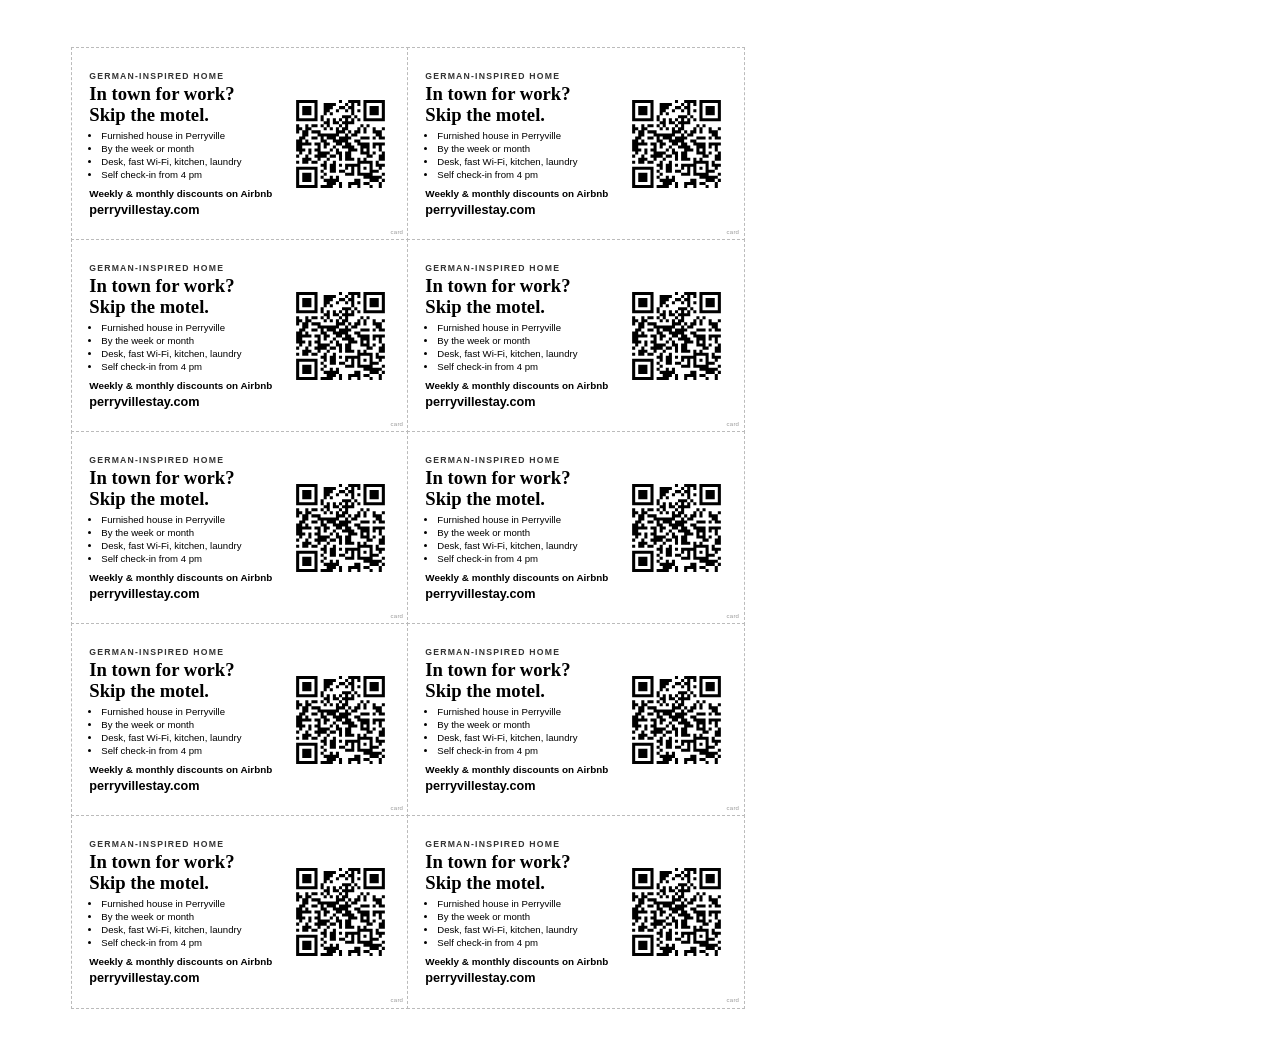
==== print/cards-bw.html @ f2b8e279 "Print: headline 'In town for work? Skip the motel.', title in a navy band below the photo, one disco" ====
<!doctype html>
<html lang="en">
<head>
<meta charset="utf-8">
<title>Business cards (black and white) – German-Inspired Home in Perryville</title>
<style>
  /* Black-and-white business cards for laser printers, 10 per sheet.
     US Letter, US cards 3.5 x 2 in, 0.75 in side / 0.5 in top margins.
     Compare with the template of your perforated card sheets before printing. */
  @page { margin: 0; }
  * { box-sizing: border-box; }
  html, body { margin: 0; padding: 0; background: #fff; }
  body { font-family: "Helvetica Neue", Arial, sans-serif; color: #000; }
  .sheet { display: grid; }
  .card { display: flex; align-items: center; outline: .4pt dashed #bbb; background: #fff; }
  .text { flex: 1; min-width: 0; }
  .eyebrow { letter-spacing: .14em; text-transform: uppercase; font-weight: 700; margin: 0 0 2pt; color: #333; }
  h1 { font-family: Georgia, "Times New Roman", serif; line-height: 1.1; margin: 0 0 4pt; font-weight: 700; }
  ul { margin: 0 0 4pt; padding-left: 9pt; line-height: 1.35; }
  .offer { font-weight: 700; margin: 0 0 3pt; }
  .url { font-weight: 700; margin: 0; }
  .qr { flex: none; background: #fff; }
  .qr img { width: 100%; height: 100%; display: block; }
  /* Letter / US */
  .letter .sheet { width: 8.5in; height: 11in; padding: .5in .75in; grid-template-columns: 3.5in 3.5in; grid-template-rows: repeat(5, 2in); }
  .letter .card { width: 3.5in; height: 2in; padding: .16in .18in; gap: .14in; }
  .letter .qr { width: 1.05in; height: 1.05in; }
  .letter .eyebrow { font-size: 6.5pt; } .letter h1 { font-size: 14pt; } .letter ul { font-size: 7.2pt; } .letter .offer { font-size: 7.4pt; } .letter .url { font-size: 9.5pt; }
  /* Small code in the corner showing which tracking QR code this print carries (perryvillestay.com/q/<code>). */
  .qr-tag { position: absolute; right: .05in; bottom: .05in; font: 4.5pt/1 "Helvetica Neue", Arial, sans-serif; color: #999; letter-spacing: .04em; }
</style>
</head>
<body>
<div class="sheet" id="sheet"></div>
<template id="tpl">
  <div class="card">
    <div class="text">
      <p class="eyebrow">German-Inspired Home</p>
      <h1>In town for work?<br>Skip the motel.</h1>
      <ul>
        <li>Furnished house in Perryville</li>
        <li>By the week or month</li>
        <li>Desk, fast Wi-Fi, kitchen, laundry</li>
        <li>Self check-in from 4 pm</li>
      </ul>
      <p class="offer">Weekly &amp; monthly discounts on Airbnb</p>
      <p class="url">perryvillestay.com</p>
    </div>
    <div class="qr"><img src="qr-q-card.svg" alt="QR code to perryvillestay.com"></div>
  </div>
</template>
<script>
  const paper = 'letter';
  document.body.classList.add(paper);
  const s = document.getElementById('sheet'), t = document.getElementById('tpl');
  for (let i = 0; i < 10; i++) s.appendChild(t.content.cloneNode(true));
</script>
<script>
  // ?qr=tg|mercy|gilster|air|chamber|shrine prints the cards with a location-specific QR code (perryvillestay.com/q/card-<code>).
  const qrLoc = new URLSearchParams(location.search).get('qr');
  if (qrLoc && /^[a-z]+$/.test(qrLoc)) document.querySelectorAll('.qr img').forEach(img => img.src = 'qr-q-card-' + qrLoc + '.svg');
</script>
<script>
  // Label each page/card with its QR code name, read from the QR image file (qr-q-<code>.svg).
  document.querySelectorAll('.qr img').forEach(img => {
    const m = (img.getAttribute('src') || '').match(/qr-q-([a-z-]+)\.svg/);
    const box = img.closest('.page, .card');
    if (!m || !box) return;
    if (getComputedStyle(box).position === 'static') box.style.position = 'relative';
    const t = document.createElement('span'); t.className = 'qr-tag'; t.textContent = m[1]; box.appendChild(t);
  });
</script>
</body>
</html>
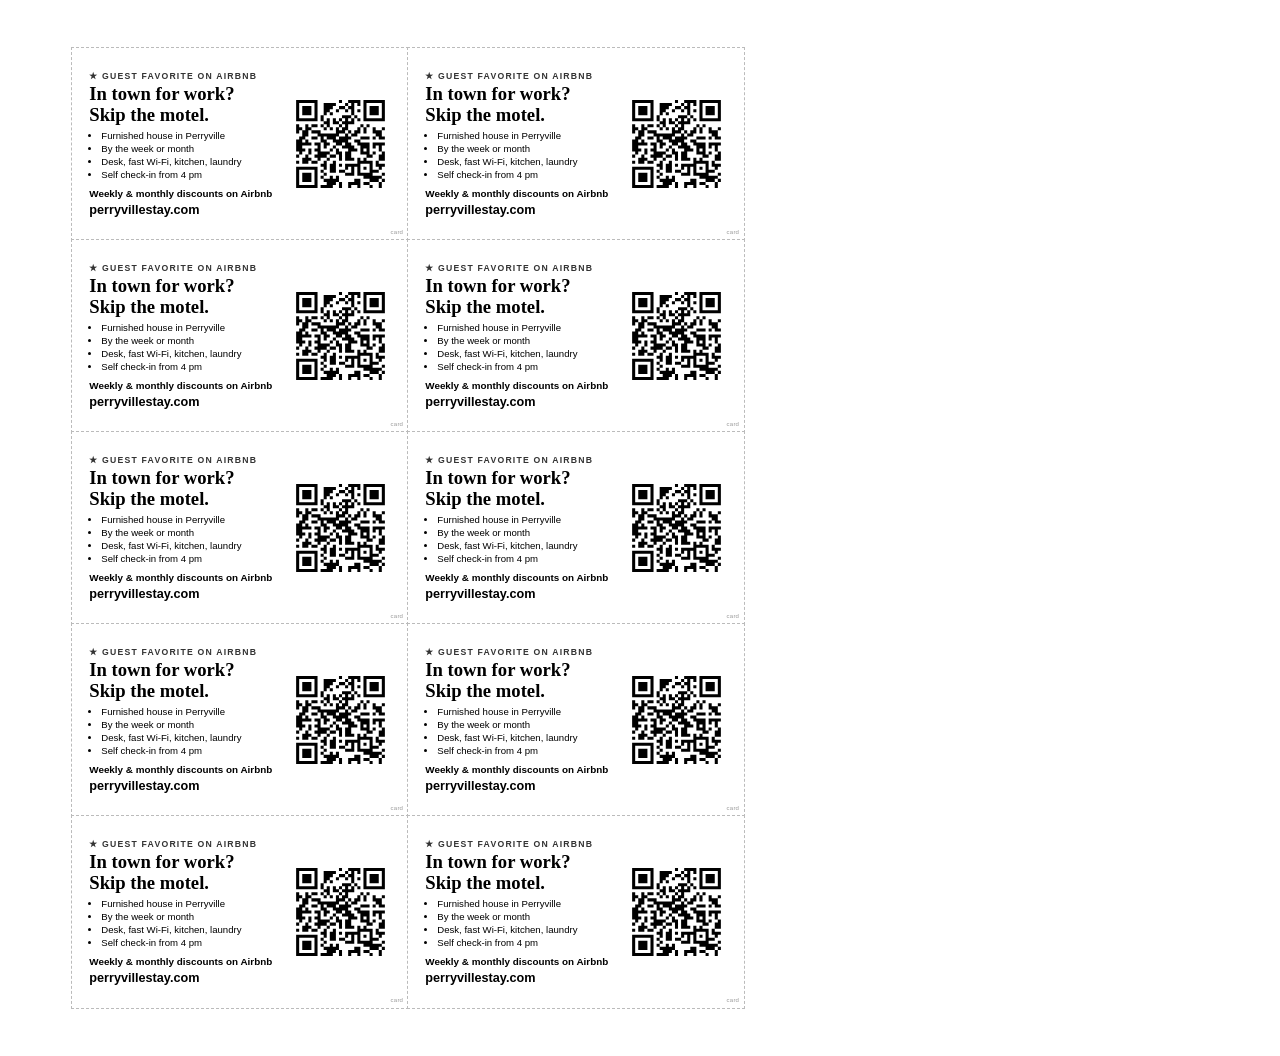
==== commit 42b7b374: "Print: '★ Guest Favorite on Airbnb' first in the top line Co-Authored-By: Claude Opus 5.5 <noreply@a" ====
--- a/print/cards-bw.html
+++ b/print/cards-bw.html
@@ -35,7 +35,7 @@
 <template id="tpl">
   <div class="card">
     <div class="text">
-      <p class="eyebrow">German-Inspired Home</p>
+      <p class="eyebrow">★ Guest Favorite on Airbnb</p>
       <h1>In town for work?<br>Skip the motel.</h1>
       <ul>
         <li>Furnished house in Perryville</li>
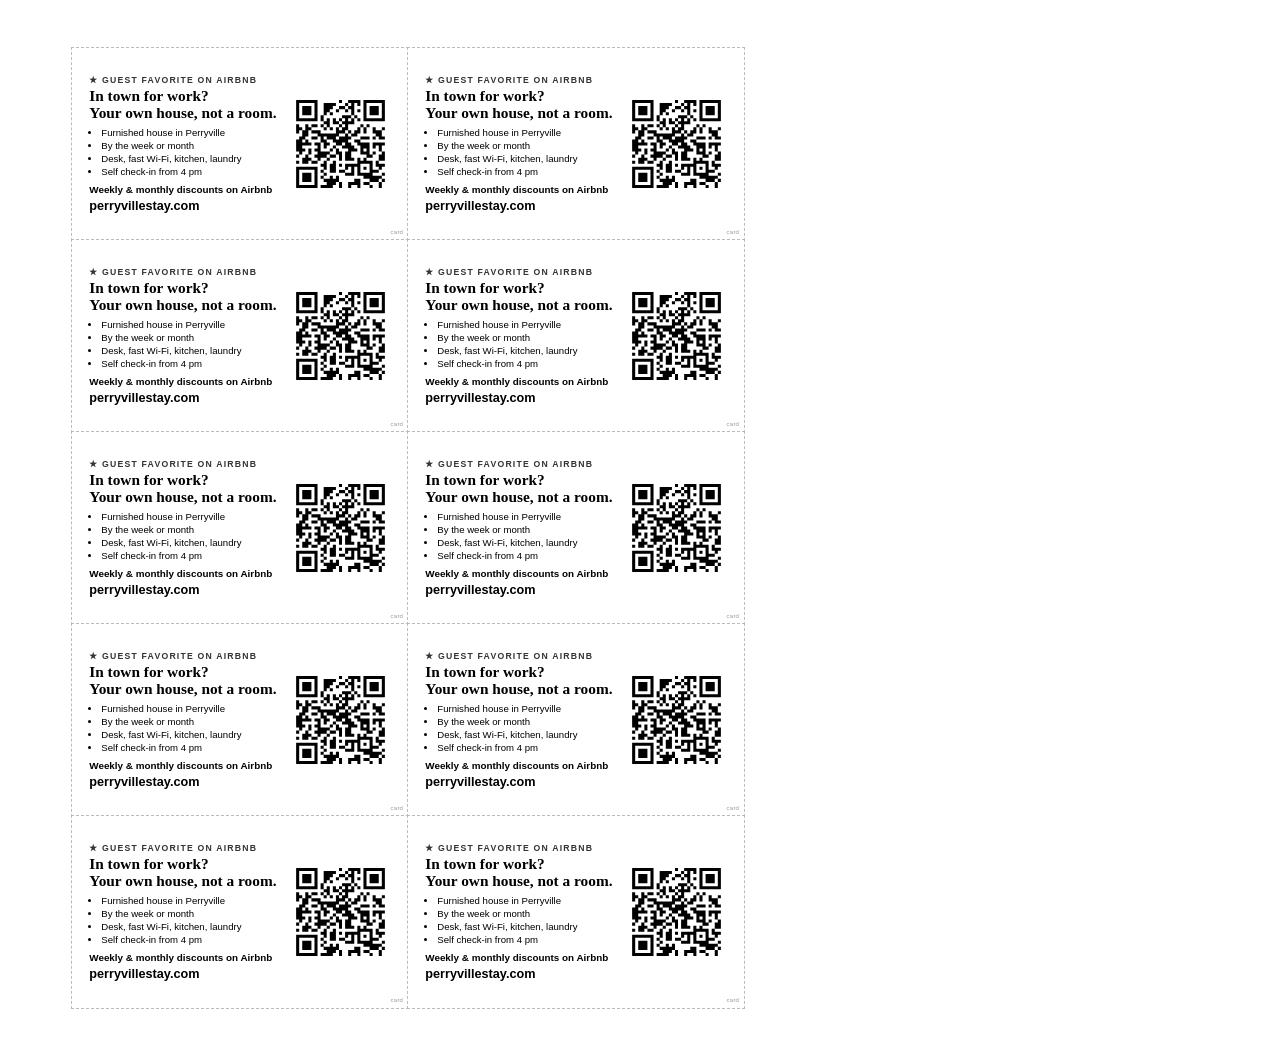
==== commit 48a654ee: "Print: second headline line 'Your own house, not a room.' (aimed at hotel-level travelers); rack car" ====
--- a/print/cards-bw.html
+++ b/print/cards-bw.html
@@ -25,7 +25,7 @@
   .letter .sheet { width: 8.5in; height: 11in; padding: .5in .75in; grid-template-columns: 3.5in 3.5in; grid-template-rows: repeat(5, 2in); }
   .letter .card { width: 3.5in; height: 2in; padding: .16in .18in; gap: .14in; }
   .letter .qr { width: 1.05in; height: 1.05in; }
-  .letter .eyebrow { font-size: 6.5pt; } .letter h1 { font-size: 14pt; } .letter ul { font-size: 7.2pt; } .letter .offer { font-size: 7.4pt; } .letter .url { font-size: 9.5pt; }
+  .letter .eyebrow { font-size: 6.5pt; } .letter h1 { font-size: 11.5pt; } .letter ul { font-size: 7.2pt; } .letter .offer { font-size: 7.4pt; } .letter .url { font-size: 9.5pt; }
   /* Small code in the corner showing which tracking QR code this print carries (perryvillestay.com/q/<code>). */
   .qr-tag { position: absolute; right: .05in; bottom: .05in; font: 4.5pt/1 "Helvetica Neue", Arial, sans-serif; color: #999; letter-spacing: .04em; }
 </style>
@@ -36,7 +36,7 @@
   <div class="card">
     <div class="text">
       <p class="eyebrow">★ Guest Favorite on Airbnb</p>
-      <h1>In town for work?<br>Skip the motel.</h1>
+      <h1>In town for work?<br>Your own house, not a room.</h1>
       <ul>
         <li>Furnished house in Perryville</li>
         <li>By the week or month</li>
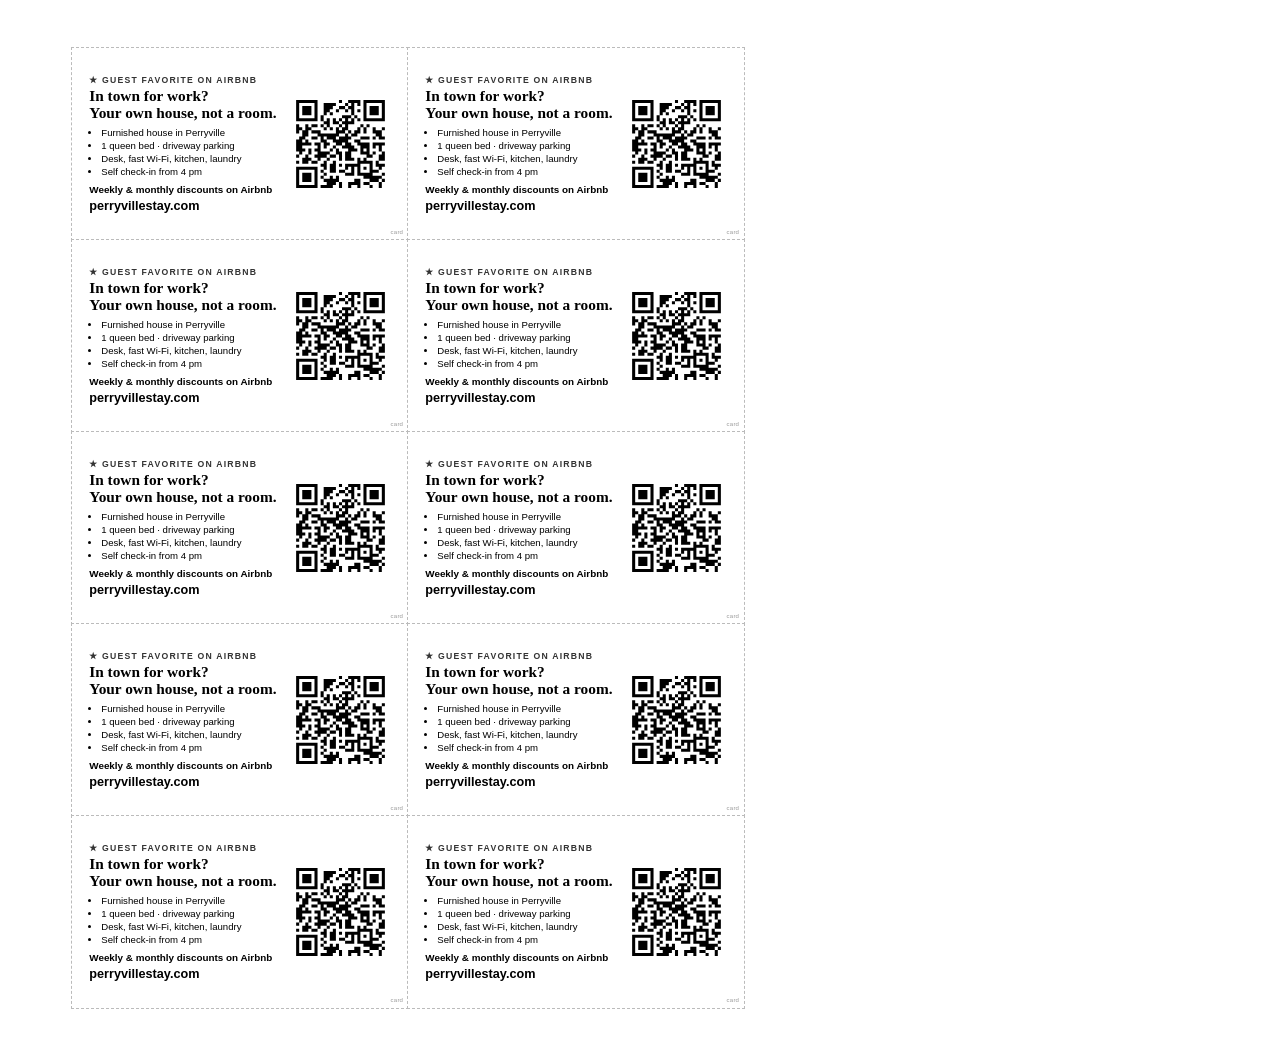
==== commit 181fad7f: "Print: facts line '1 bedroom · 1 queen bed · free driveway parking', work rack card without tourist " ====
--- a/print/cards-bw.html
+++ b/print/cards-bw.html
@@ -39,7 +39,7 @@
       <h1>In town for work?<br>Your own house, not a room.</h1>
       <ul>
         <li>Furnished house in Perryville</li>
-        <li>By the week or month</li>
+        <li>1 queen bed · driveway parking</li>
         <li>Desk, fast Wi-Fi, kitchen, laundry</li>
         <li>Self check-in from 4 pm</li>
       </ul>
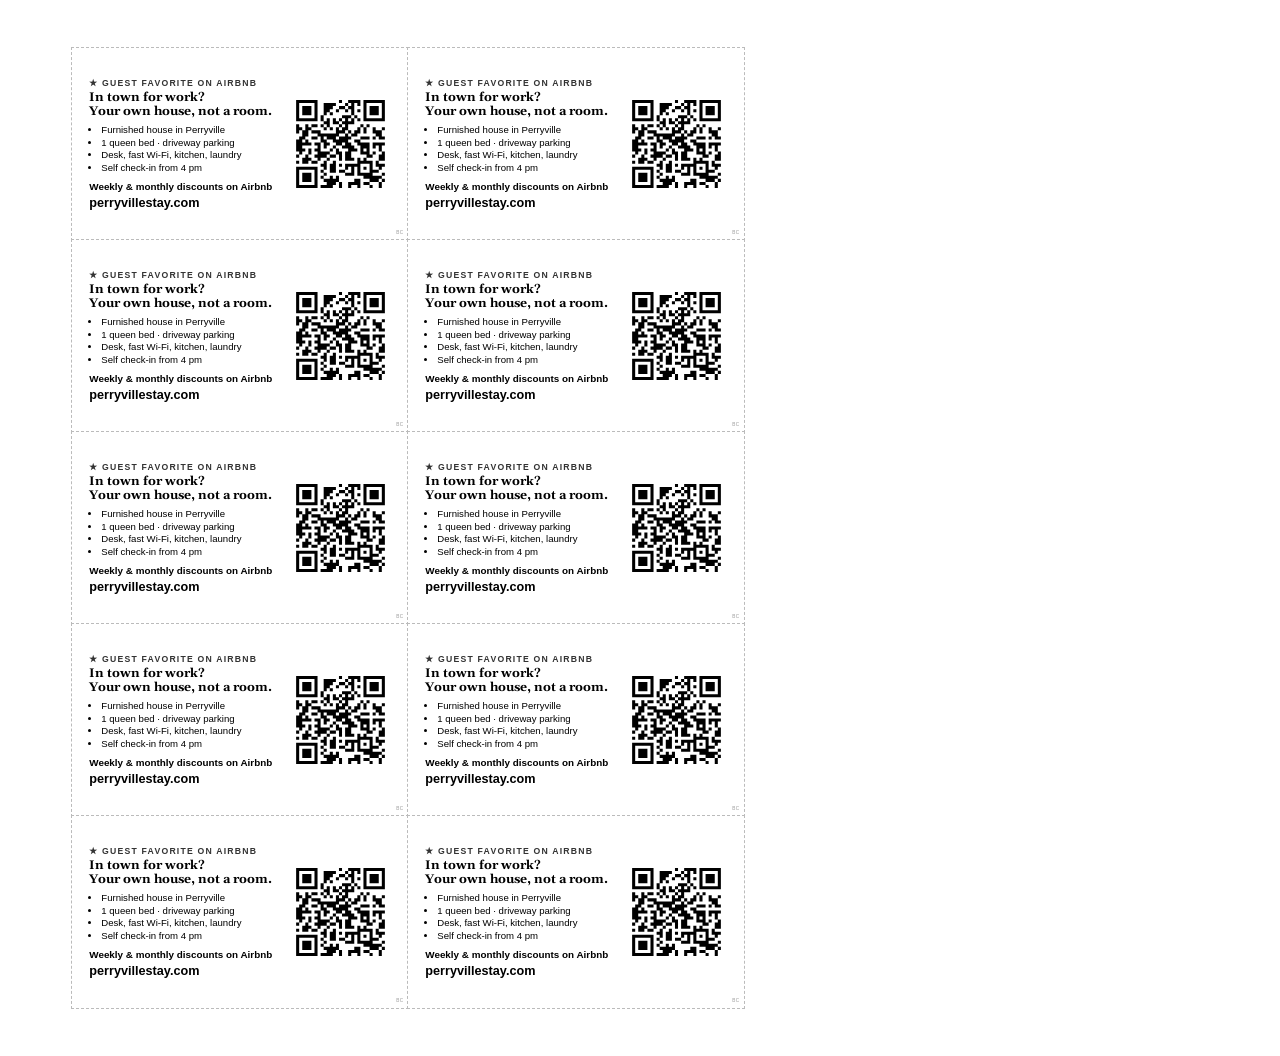
==== commit d3b1131e: "Print: embedded Gelasio font, one call to action (rates on the website, booking and messages on Airb" ====
--- a/print/cards-bw.html
+++ b/print/cards-bw.html
@@ -15,7 +15,7 @@
   .card { display: flex; align-items: center; outline: .4pt dashed #bbb; background: #fff; }
   .text { flex: 1; min-width: 0; }
   .eyebrow { letter-spacing: .14em; text-transform: uppercase; font-weight: 700; margin: 0 0 2pt; color: #333; }
-  h1 { font-family: Georgia, "Times New Roman", serif; line-height: 1.1; margin: 0 0 4pt; font-weight: 700; }
+  h1 { font-family: "Gelasio", Georgia, serif; line-height: 1.1; margin: 0 0 4pt; font-weight: 700; }
   ul { margin: 0 0 4pt; padding-left: 9pt; line-height: 1.35; }
   .offer { font-weight: 700; margin: 0 0 3pt; }
   .url { font-weight: 700; margin: 0; }
@@ -25,9 +25,14 @@
   .letter .sheet { width: 8.5in; height: 11in; padding: .5in .75in; grid-template-columns: 3.5in 3.5in; grid-template-rows: repeat(5, 2in); }
   .letter .card { width: 3.5in; height: 2in; padding: .16in .18in; gap: .14in; }
   .letter .qr { width: 1.05in; height: 1.05in; }
-  .letter .eyebrow { font-size: 6.5pt; } .letter h1 { font-size: 11.5pt; } .letter ul { font-size: 7.2pt; } .letter .offer { font-size: 7.4pt; } .letter .url { font-size: 9.5pt; }
+  .letter .eyebrow { font-size: 6.5pt; } .letter h1 { font-size: 9.3pt; } .letter ul { font-size: 7.2pt; } .letter .offer { font-size: 7.4pt; } .letter .url { font-size: 9.5pt; }
   /* Small code in the corner showing which tracking QR code this print carries (perryvillestay.com/q/<code>). */
-  .qr-tag { position: absolute; right: .05in; bottom: .05in; font: 4.5pt/1 "Helvetica Neue", Arial, sans-serif; color: #999; letter-spacing: .04em; }
+  .qr-tag { position: absolute; right: .05in; bottom: .05in; font: 3.5pt/1 "Helvetica Neue", Arial, sans-serif; color: #999; letter-spacing: .04em; }
+  /* Gelasio (SIL Open Font License, fonts/Gelasio-OFL-LICENSE.txt), metrically close to Georgia, embedded so every PDF uses the same serif. */
+  @font-face { font-family: "Gelasio"; src: url("fonts/gelasio-latin-600-normal.woff2") format("woff2"); font-weight: 400 600; }
+  @font-face { font-family: "Gelasio"; src: url("fonts/gelasio-latin-700-normal.woff2") format("woff2"); font-weight: 700 900; }
+  p, li, h1, h2, h3 { text-wrap: pretty; }
+  .nw { white-space: nowrap; }
 </style>
 </head>
 <body>
@@ -40,7 +45,7 @@
       <ul>
         <li>Furnished house in Perryville</li>
         <li>1 queen bed · driveway parking</li>
-        <li>Desk, fast Wi-Fi, kitchen, laundry</li>
+        <li>Desk, fast <span class="nw">Wi-Fi</span>, kitchen, laundry</li>
         <li>Self check-in from 4 pm</li>
       </ul>
       <p class="offer">Weekly &amp; monthly discounts on Airbnb</p>
@@ -67,7 +72,7 @@
     const box = img.closest('.page, .card');
     if (!m || !box) return;
     if (getComputedStyle(box).position === 'static') box.style.position = 'relative';
-    const t = document.createElement('span'); t.className = 'qr-tag'; t.textContent = m[1]; box.appendChild(t);
+    const t = document.createElement('span'); t.className = 'qr-tag'; const LABEL = {"flyer": "FL", "bw": "BW", "board": "TB", "half": "HF", "rack": "RK", "rack-visit": "RV", "rack-shrine": "RS", "photo": "PC", "card": "BC", "tg": "FT", "mercy": "FM", "gilster": "FG", "air": "FA", "chamber": "FC", "shrine": "FS", "card-tg": "CT", "card-mercy": "CM", "card-gilster": "CG", "card-air": "CA", "card-chamber": "CC", "card-shrine": "CS"}; t.textContent = LABEL[m[1]] || m[1]; box.appendChild(t);
   });
 </script>
 </body>
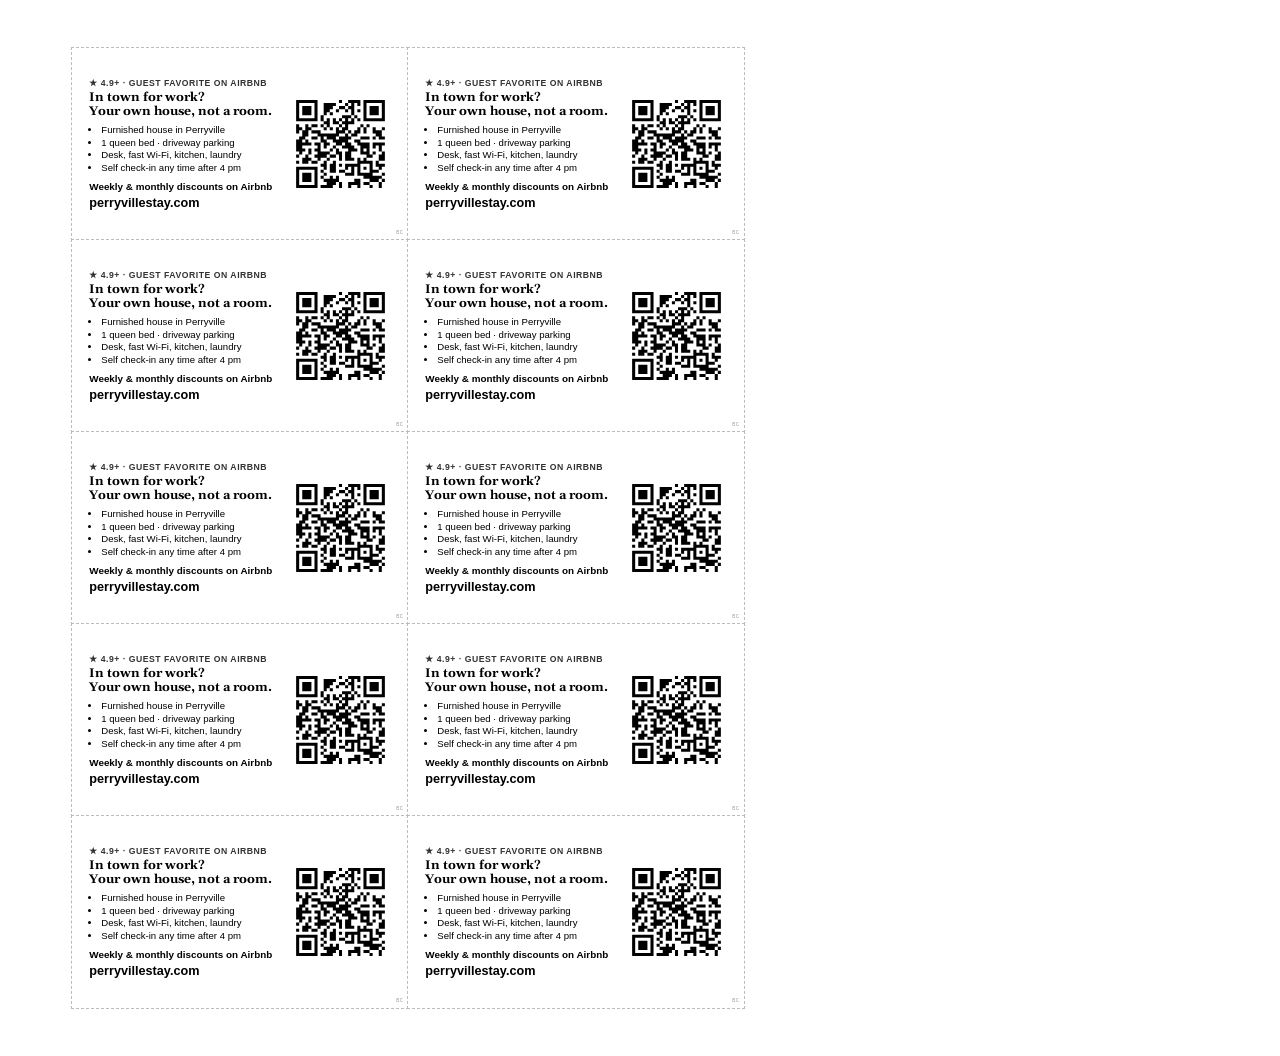
==== commit 7d992847: "Print: rating in the top line (4.9+ from 39+ reviews), 'Scan for current rates — then book on Airbnb" ====
--- a/print/cards-bw.html
+++ b/print/cards-bw.html
@@ -40,13 +40,13 @@
 <template id="tpl">
   <div class="card">
     <div class="text">
-      <p class="eyebrow">★ Guest Favorite on Airbnb</p>
+      <p class="eyebrow" style="letter-spacing: .06em">★ 4.9+ · Guest Favorite on Airbnb</p>
       <h1>In town for work?<br>Your own house, not a room.</h1>
       <ul>
         <li>Furnished house in Perryville</li>
         <li>1 queen bed · driveway parking</li>
         <li>Desk, fast <span class="nw">Wi-Fi</span>, kitchen, laundry</li>
-        <li>Self check-in from 4 pm</li>
+        <li>Self check-in any time after 4 pm</li>
       </ul>
       <p class="offer">Weekly &amp; monthly discounts on Airbnb</p>
       <p class="url">perryvillestay.com</p>
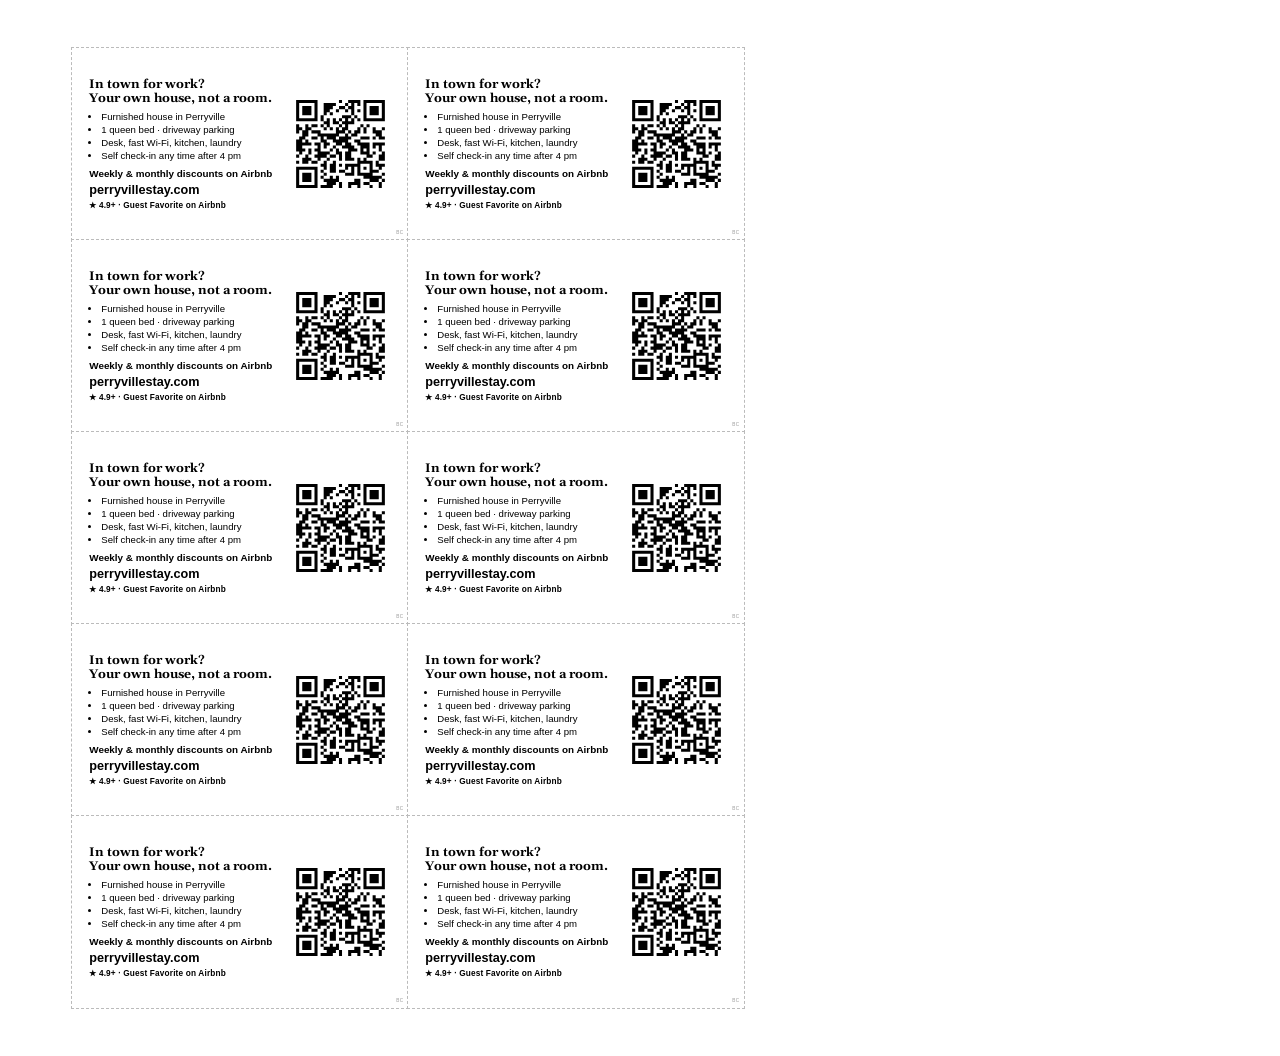
==== commit 61cecf13: "Print: no line above the headline; rating moved next to the web address Co-Authored-By: Claude Opus " ====
--- a/print/cards-bw.html
+++ b/print/cards-bw.html
@@ -33,6 +33,7 @@
   @font-face { font-family: "Gelasio"; src: url("fonts/gelasio-latin-700-normal.woff2") format("woff2"); font-weight: 700 900; }
   p, li, h1, h2, h3 { text-wrap: pretty; }
   .nw { white-space: nowrap; }
+  .rating { font-size: 6.2pt; font-weight: 700; margin: 2pt 0 0; letter-spacing: .02em; }
 </style>
 </head>
 <body>
@@ -40,7 +41,6 @@
 <template id="tpl">
   <div class="card">
     <div class="text">
-      <p class="eyebrow" style="letter-spacing: .06em">★ 4.9+ · Guest Favorite on Airbnb</p>
       <h1>In town for work?<br>Your own house, not a room.</h1>
       <ul>
         <li>Furnished house in Perryville</li>
@@ -50,6 +50,7 @@
       </ul>
       <p class="offer">Weekly &amp; monthly discounts on Airbnb</p>
       <p class="url">perryvillestay.com</p>
+      <p class="rating">★ 4.9+ · Guest Favorite on Airbnb</p>
     </div>
     <div class="qr"><img src="qr-q-card.svg" alt="QR code to perryvillestay.com"></div>
   </div>
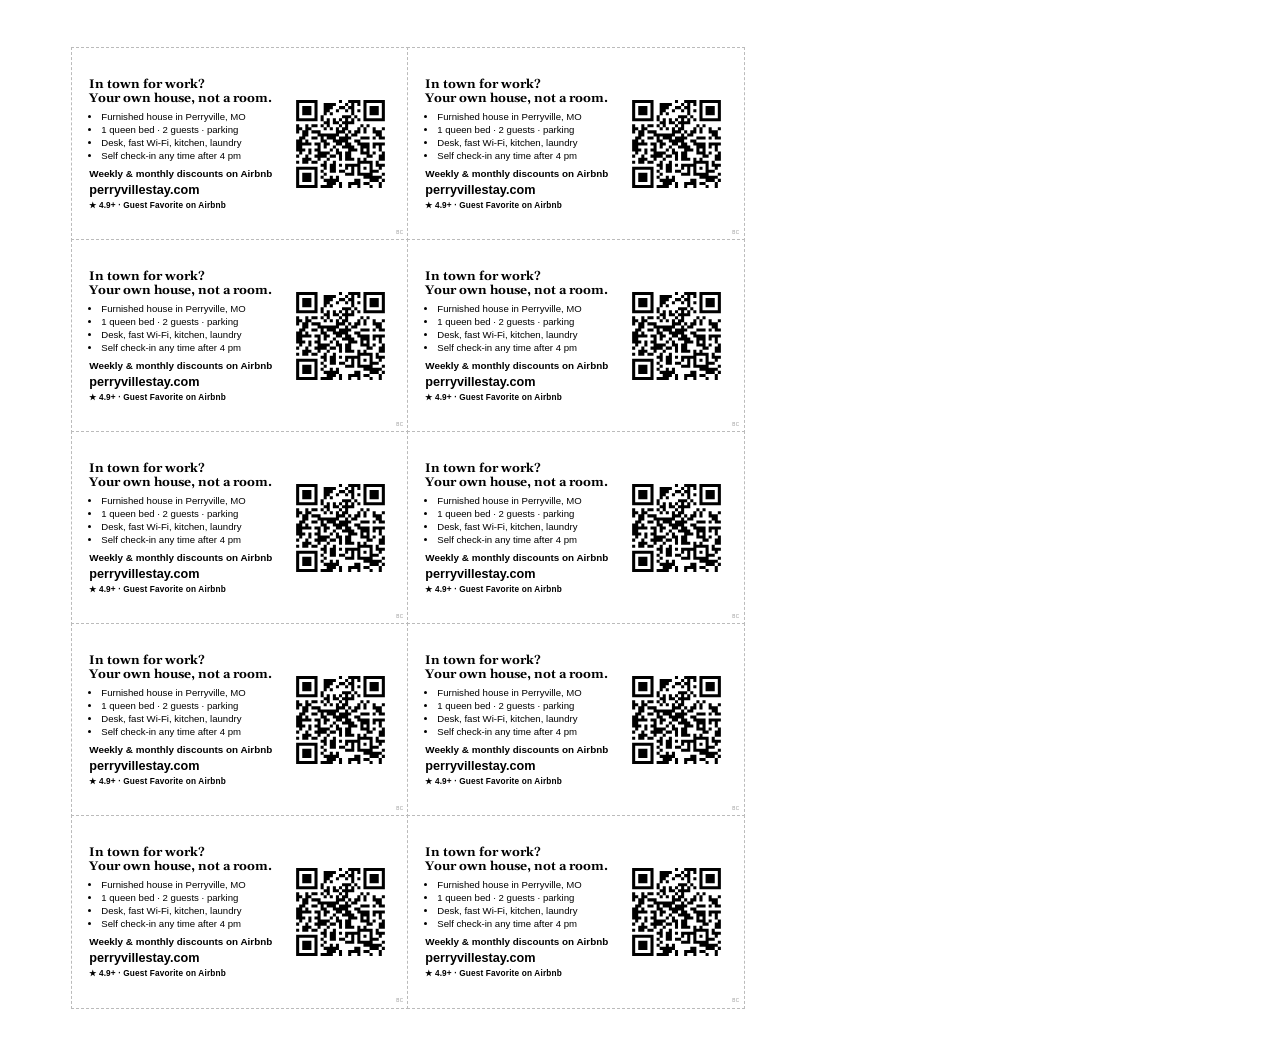
==== commit 3a3ed8ae: "Print: 'Questions? Message us on Airbnb', up to 2 guests, Perryville MO, natural wording for the fea" ====
--- a/print/cards-bw.html
+++ b/print/cards-bw.html
@@ -43,8 +43,8 @@
     <div class="text">
       <h1>In town for work?<br>Your own house, not a room.</h1>
       <ul>
-        <li>Furnished house in Perryville</li>
-        <li>1 queen bed · driveway parking</li>
+        <li>Furnished house in Perryville, MO</li>
+        <li>1 queen bed · 2 guests · parking</li>
         <li>Desk, fast <span class="nw">Wi-Fi</span>, kitchen, laundry</li>
         <li>Self check-in any time after 4 pm</li>
       </ul>
